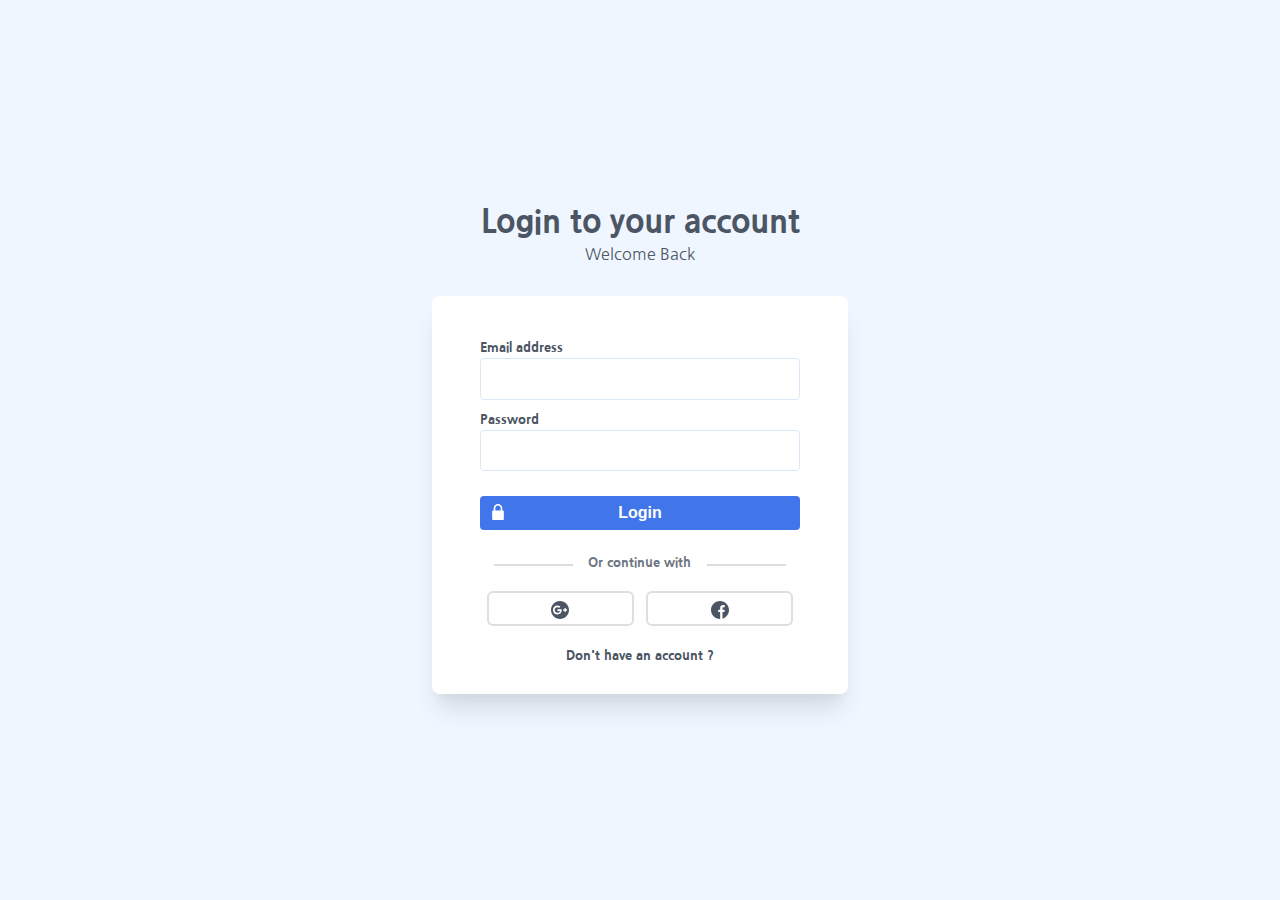
==== login.html @ 556861af "Adding the UI" ====
<!DOCTYPE html>
<html lang="en">

<head>
    <meta charset="UTF-8">
    <meta http-equiv="X-UA-Compatible" content="IE=edge">
    <meta name="viewport" content="width=device-width, initial-scale=1.0">
    <title>Document</title>
    <link rel="stylesheet" href="style/loginStyle.css" />
    <link href="https://fonts.googleapis.com/css2?family=Nanum+Gothic:wght@400;700;800&display=swap" rel="stylesheet">
</head>

<body>
    <div class="root">
        <div class="container">
            <div class="container-img" id="container-loading-img">
                <img src="/images/spinner.svg" alt="Loading">
            </div>
            <div class="container-welcome">
                <h1>Login to your account</h1>
                <p>Welcome Back</p>
            </div>
            <div class="container-content">
                <form class="login-form" id="login-form">
                    <label>
                        <p>Email address</p>
                    </label>
                    <input type="email" id="fname" name="Name" />

                    <label>
                        <p>Password</p>
                    </label>
                    <input type="password" id="fname" name="Name" />
                    <button><img src="images/lock.svg" alt="Lock icon">Login</button>
                </form>
                <div class="form-divider">
                    <hr>
                    <p>Or continue with</p>
                    <hr>
                </div>
                <div class="form-login-buttons">
                    <button><img src="/images/google-plus.svg" alt="login with facebook"></button>
                    <button><img src="/images/facebook.svg" alt="login with facebook"></button>
                </div>
                <div class="container-new-account">
                    <a href="">Don't have an account ?</a>
                </div>
            </div>
        </div>
    </div>
</body>

</html>
---- style/loginStyle.css ----
* {
  padding: 0;
  margin: 0;
}

body {
  width: 100%;
  height: 100%;
  margin: 0;
  background-color: #EFF6FF;
  font-family: 'Nanum Gothic', sans-serif;
}

.root {
  height: 100vh;
  display: -webkit-box;
  display: -ms-flexbox;
  display: flex;
  -webkit-box-pack: center;
      -ms-flex-pack: center;
          justify-content: center;
}

.root .container {
  width: 50%;
  margin: auto;
  display: -webkit-box;
  display: -ms-flexbox;
  display: flex;
  -webkit-box-orient: vertical;
  -webkit-box-direction: normal;
      -ms-flex-direction: column;
          flex-direction: column;
  -webkit-box-pack: center;
      -ms-flex-pack: center;
          justify-content: center;
  -webkit-box-align: center;
      -ms-flex-align: center;
          align-items: center;
}

.root .container .container-img {
  height: auto;
  -webkit-box-sizing: border-box;
          box-sizing: border-box;
  display: none;
}

.root .container .container-img img {
  width: 3em;
}

.root .container .container-welcome {
  display: -webkit-box;
  display: -ms-flexbox;
  display: flex;
  gap: 6px;
  margin-bottom: 2em;
  -webkit-box-orient: vertical;
  -webkit-box-direction: normal;
      -ms-flex-direction: column;
          flex-direction: column;
  -webkit-box-pack: center;
      -ms-flex-pack: center;
          justify-content: center;
  -webkit-box-align: center;
      -ms-flex-align: center;
          align-items: center;
  color: #4B5563;
}

.root .container .container-welcome h1 {
  font-weight: 800;
}

.root .container .container-content {
  width: 100%;
  height: 100%;
  display: -webkit-box;
  display: -ms-flexbox;
  display: flex;
  max-width: 320px;
  -webkit-box-orient: vertical;
  -webkit-box-direction: normal;
      -ms-flex-direction: column;
          flex-direction: column;
  padding: 2em 3em;
  background-color: white;
  border-radius: 8px;
  -webkit-box-pack: center;
      -ms-flex-pack: center;
          justify-content: center;
  -webkit-box-shadow: 0 20px 25px -5px rgba(0, 0, 0, 0.1), 0 10px 10px -5px rgba(0, 0, 0, 0.04);
          box-shadow: 0 20px 25px -5px rgba(0, 0, 0, 0.1), 0 10px 10px -5px rgba(0, 0, 0, 0.04);
}

.root .container .container-content .login-form {
  display: -webkit-box;
  display: -ms-flexbox;
  display: flex;
  -webkit-box-orient: vertical;
  -webkit-box-direction: normal;
      -ms-flex-direction: column;
          flex-direction: column;
}

.root .container .container-content .login-form label {
  color: #4B5563;
  font-weight: 600;
  margin-bottom: 4px;
  font-size: 13px;
  font-weight: 800;
  margin-top: 1em;
}

.root .container .container-content .login-form input {
  font-size: 16px;
  font-family: inherit;
  padding: 0.6em 0.5em;
  background-color: #fff;
  border: 1px solid #dde8f7;
  -webkit-transition: .2s;
  transition: .2s;
  border-radius: 4px;
}

.root .container .container-content .login-form input:focus {
  outline: none;
  border: 1px solid #c3d9f8;
  -webkit-box-shadow: 0 0 0 .5pt #c3d9f8;
          box-shadow: 0 0 0 .5pt #c3d9f8;
}

.root .container .container-content .login-form button {
  font-size: 16px;
  position: relative;
  color: white;
  border-radius: 4px;
  border: 0;
  padding: 8px 0;
  font-weight: 600;
  margin: 1.6em 0;
  -webkit-transition: .4s;
  transition: .4s;
  cursor: pointer;
  background-color: #4076e9;
}

.root .container .container-content .login-form button:hover {
  background-color: #0051ff;
}

.root .container .container-content .login-form button img {
  position: absolute;
  left: 10px;
  height: 16px;
}

.root .container .container-content .form-divider {
  display: -webkit-box;
  display: -ms-flexbox;
  display: flex;
  -webkit-box-pack: space-evenly;
      -ms-flex-pack: space-evenly;
          justify-content: space-evenly;
}

.root .container .container-content .form-divider hr {
  width: 6vw;
  height: 0;
  opacity: .2;
  border: .1px solid #4B5563;
  margin-top: 8px;
}

.root .container .container-content .form-divider hr:nth-child(1) {
  margin-right: 2px;
}

.root .container .container-content .form-divider hr:nth-child(3) {
  margin-left: 2px;
}

.root .container .container-content .form-divider p {
  font-size: 13px;
  font-weight: 800;
  opacity: .8;
  color: #4B5563;
}

.root .container .container-content .form-login-buttons {
  display: -webkit-box;
  display: -ms-flexbox;
  display: flex;
  -webkit-box-pack: space-evenly;
      -ms-flex-pack: space-evenly;
          justify-content: space-evenly;
  -ms-flex-wrap: wrap;
      flex-wrap: wrap;
  gap: 6px;
  margin: 1.4em 0;
}

.root .container .container-content .form-login-buttons button {
  width: 46%;
  height: 35px;
  padding: 8px;
  cursor: pointer;
  background-color: white;
  border: 2px solid #dfdfdf;
  border-radius: 6px;
  -webkit-transition: .1s;
  transition: .1s;
  -webkit-box-sizing: border-box;
          box-sizing: border-box;
}

.root .container .container-content .form-login-buttons button:hover {
  background-color: #f1f1f1;
}

.root .container .container-content .form-login-buttons button img {
  height: auto;
  max-width: 100%;
  width: 18px;
}

.root .container .container-content .container-new-account {
  display: -webkit-box;
  display: -ms-flexbox;
  display: flex;
  -webkit-box-pack: center;
      -ms-flex-pack: center;
          justify-content: center;
}

.root .container .container-content .container-new-account a {
  text-decoration: none;
  font-weight: 800;
  font-size: 13px;
  color: #4B5563;
  -webkit-transition: .2s;
  transition: .2s;
}

.root .container .container-content .container-new-account a:hover {
  color: #4b85f0;
}
/*# sourceMappingURL=loginStyle.css.map */
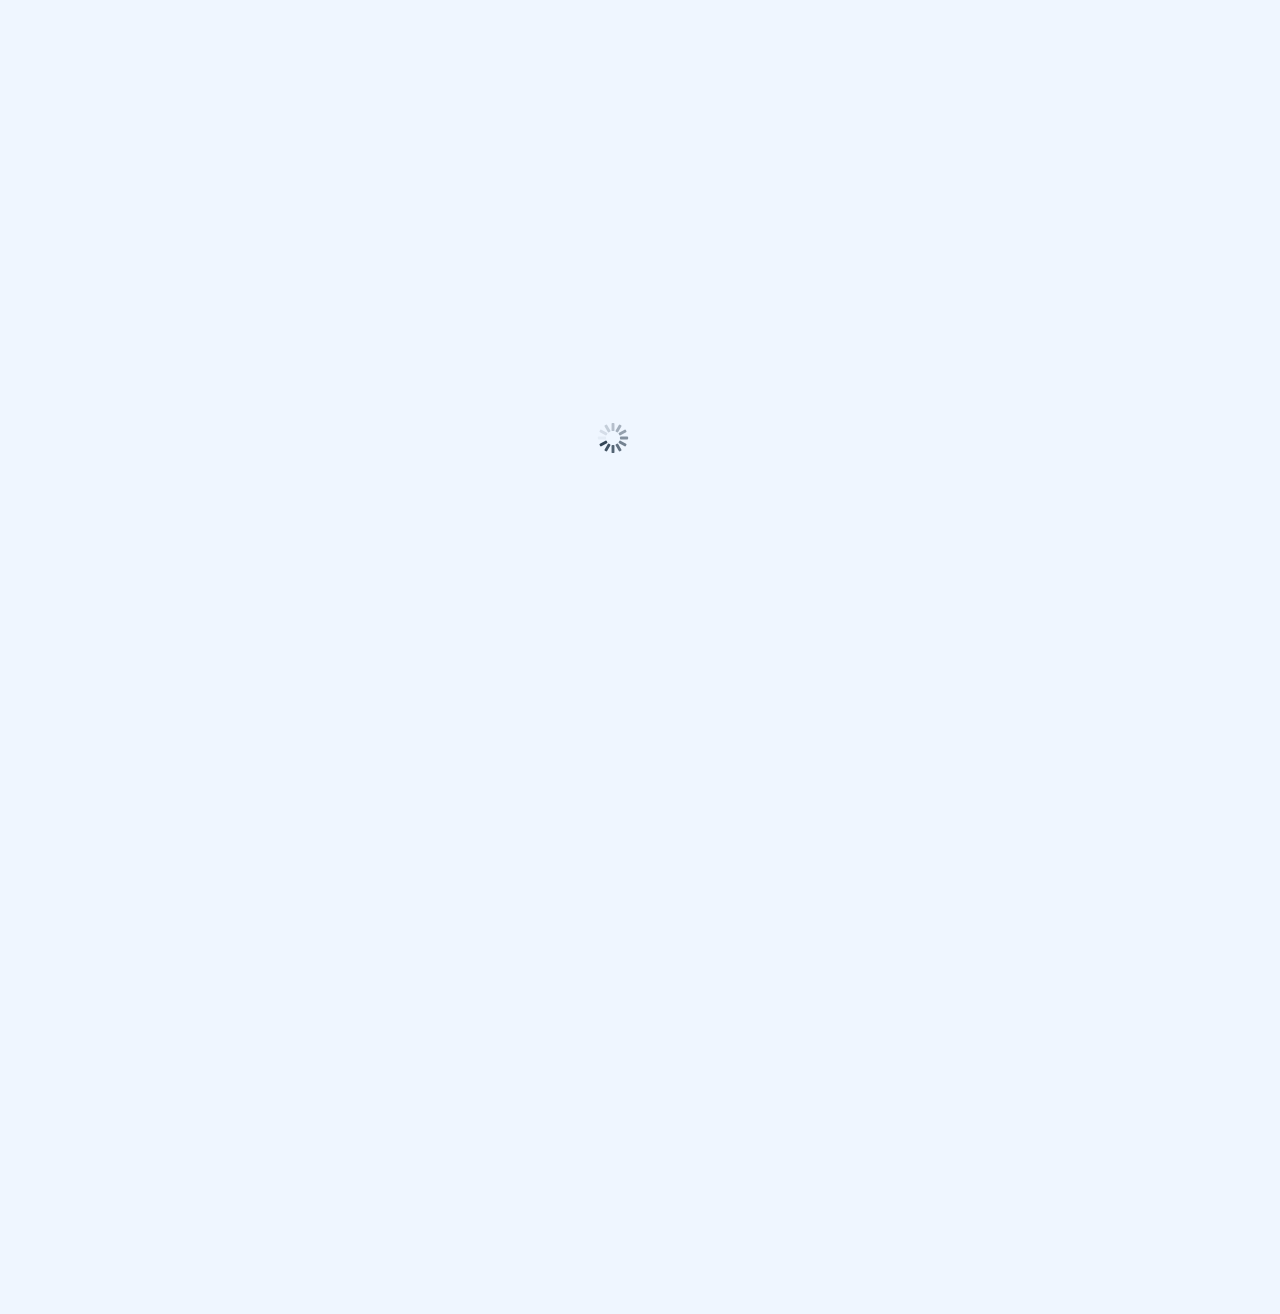
==== commit 1f45fbd6: "Added Login, SignUp, logOut, Delete account." ====
--- a/login.html
+++ b/login.html
@@ -8,14 +8,15 @@
     <title>Document</title>
     <link rel="stylesheet" href="style/loginStyle.css" />
     <link href="https://fonts.googleapis.com/css2?family=Nanum+Gothic:wght@400;700;800&display=swap" rel="stylesheet">
+
 </head>
 
 <body>
-    <div class="root">
+    <div class="container-img" id="container-loading-img">
+        <img src="/images/spinner.svg" alt="Loading">
+    </div>
+    <div class="root" id="login-root">
         <div class="container">
-            <div class="container-img" id="container-loading-img">
-                <img src="/images/spinner.svg" alt="Loading">
-            </div>
             <div class="container-welcome">
                 <h1>Login to your account</h1>
                 <p>Welcome Back</p>
@@ -25,13 +26,13 @@
                     <label>
                         <p>Email address</p>
                     </label>
-                    <input type="email" id="fname" name="Name" />
+                    <input type="email" id="mEmail" name="Name" />
 
                     <label>
                         <p>Password</p>
                     </label>
-                    <input type="password" id="fname" name="Name" />
-                    <button><img src="images/lock.svg" alt="Lock icon">Login</button>
+                    <input type="password" id="mPassword" name="Name" />
+                    <button id="mLogin"><img id="to-be-spinner" src="images/lock.svg" alt="Lock icon">Login</button>
                 </form>
                 <div class="form-divider">
                     <hr>
@@ -43,11 +44,22 @@
                     <button><img src="/images/facebook.svg" alt="login with facebook"></button>
                 </div>
                 <div class="container-new-account">
-                    <a href="">Don't have an account ?</a>
+                    <a id="need-account" href="">Don't have an account ?</a>
                 </div>
             </div>
         </div>
     </div>
+
+    <!-- The core Firebase JS SDK is always required and must be listed first -->
+    <script src="https://www.gstatic.com/firebasejs/8.3.0/firebase-app.js"></script>
+
+    <!-- Add Firebase products that you want to use -->
+    <script src="https://www.gstatic.com/firebasejs/8.3.0/firebase-auth.js"></script>
+
+    <!-- TODO: Add SDKs for Firebase products that you want to use
+     https://firebase.google.com/docs/web/setup#available-libraries -->
+    <script src="https://www.gstatic.com/firebasejs/8.3.0/firebase-analytics.js"></script>
+    <script src="scripts/login.js"></script>
 </body>
 
 </html>--- a/style/loginStyle.css
+++ b/style/loginStyle.css
@@ -11,6 +11,21 @@
   font-family: 'Nanum Gothic', sans-serif;
 }
 
+body .container-img {
+  position: absolute;
+  top: 46vh;
+  left: 46vw;
+  -webkit-transition: 1s;
+  transition: 1s;
+  height: 100%;
+  -webkit-box-sizing: border-box;
+          box-sizing: border-box;
+}
+
+body .container-img img {
+  width: 3em;
+}
+
 .root {
   height: 100vh;
   display: -webkit-box;
@@ -37,17 +52,6 @@
   -webkit-box-align: center;
       -ms-flex-align: center;
           align-items: center;
-}
-
-.root .container .container-img {
-  height: auto;
-  -webkit-box-sizing: border-box;
-          box-sizing: border-box;
-  display: none;
-}
-
-.root .container .container-img img {
-  width: 3em;
 }
 
 .root .container .container-welcome {
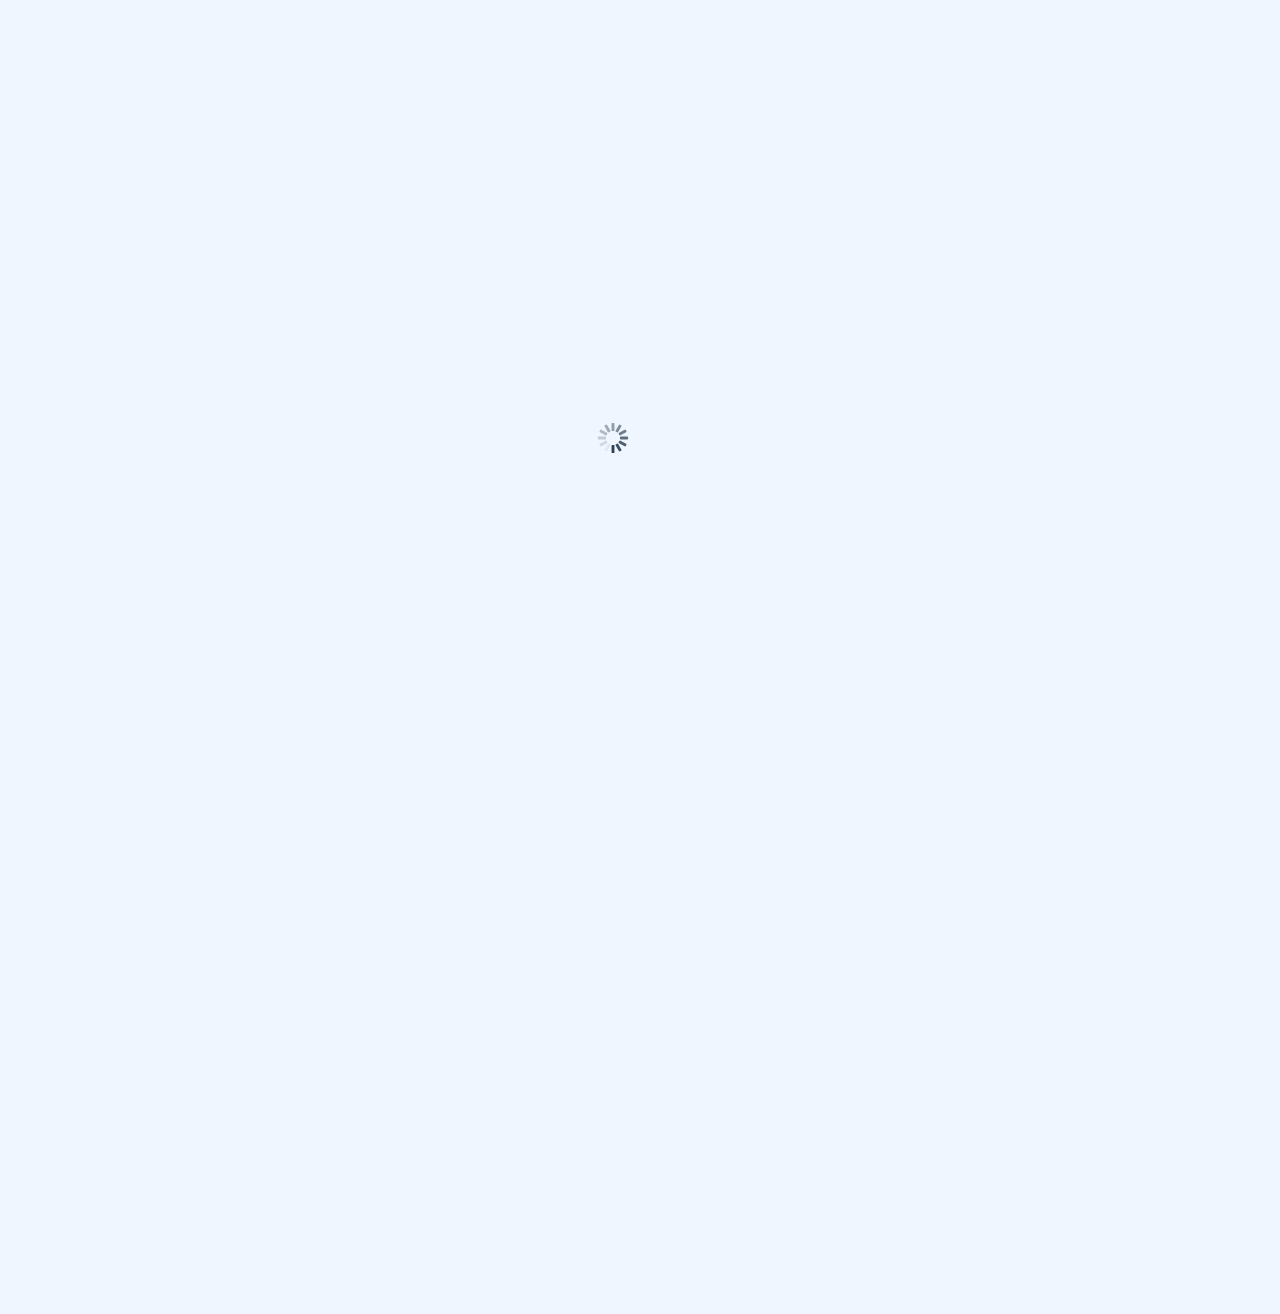
==== commit d8967a76: "Fixed Page loading errors, added Alert Dialog" ====
--- a/login.html
+++ b/login.html
@@ -7,6 +7,7 @@
     <meta name="viewport" content="width=device-width, initial-scale=1.0">
     <title>Document</title>
     <link rel="stylesheet" href="style/loginStyle.css" />
+    <link rel="stylesheet" href="style/AlertBox/alertBoxModule.css" />
     <link href="https://fonts.googleapis.com/css2?family=Nanum+Gothic:wght@400;700;800&display=swap" rel="stylesheet">
 
 </head>
@@ -15,6 +16,7 @@
     <div class="container-img" id="container-loading-img">
         <img src="/images/spinner.svg" alt="Loading">
     </div>
+
     <div class="root" id="login-root">
         <div class="container">
             <div class="container-welcome">
@@ -44,11 +46,13 @@
                     <button><img src="/images/facebook.svg" alt="login with facebook"></button>
                 </div>
                 <div class="container-new-account">
-                    <a id="need-account" href="">Don't have an account ?</a>
+                    <a id="need-account" style="cursor: pointer;">Don't have an account ?</a>
                 </div>
             </div>
         </div>
     </div>
+    <div id="alert-area" class="alert-area"></div>
+
 
     <!-- The core Firebase JS SDK is always required and must be listed first -->
     <script src="https://www.gstatic.com/firebasejs/8.3.0/firebase-app.js"></script>
@@ -59,7 +63,7 @@
     <!-- TODO: Add SDKs for Firebase products that you want to use
      https://firebase.google.com/docs/web/setup#available-libraries -->
     <script src="https://www.gstatic.com/firebasejs/8.3.0/firebase-analytics.js"></script>
-    <script src="scripts/login.js"></script>
+    <script src="scripts/login.js" type="module"></script>
 </body>
 
 </html>--- a/style/loginStyle.css
+++ b/style/loginStyle.css
@@ -28,9 +28,7 @@
 
 .root {
   height: 100vh;
-  display: -webkit-box;
-  display: -ms-flexbox;
-  display: flex;
+  display: none;
   -webkit-box-pack: center;
       -ms-flex-pack: center;
           justify-content: center;
--- a/style/AlertBox/alertBoxModule.css
+++ b/style/AlertBox/alertBoxModule.css
@@ -0,0 +1,102 @@
+.alert-area {
+  max-height: 100%;
+  position: fixed;
+  bottom: 5px;
+  left: 20px;
+  right: 20px;
+}
+
+.alert-box {
+  font-size: 14px;
+  color: white;
+  background: rgba(0, 0, 0, 0.9);
+  line-height: 1.3em;
+  padding: 10px 15px;
+  margin: 5px 10px;
+  position: relative;
+  border-radius: 5px;
+  -webkit-transition: opacity 0.5s ease-in;
+  transition: opacity 0.5s ease-in;
+}
+
+.alert-box.hide {
+  opacity: 0;
+}
+
+.alert-close {
+  background: transparent;
+  width: 12px;
+  height: 12px;
+  position: absolute;
+  top: 15px;
+  right: 15px;
+}
+
+.alert-close:before,
+.alert-close:after {
+  content: '';
+  width: 15px;
+  border-top: solid 2px white;
+  position: absolute;
+  top: 5px;
+  right: -1px;
+  display: block;
+}
+
+.alert-close:before {
+  -webkit-transform: rotate(45deg);
+          transform: rotate(45deg);
+}
+
+.alert-close:after {
+  -webkit-transform: rotate(135deg);
+          transform: rotate(135deg);
+}
+
+.alert-close:hover:before,
+.alert-close:hover:after {
+  border-top: solid 2px #d8d8d8;
+}
+
+@media (max-width: 767px) and (min-width: 481px) {
+  .alert-area {
+    left: 100px;
+    right: 100px;
+  }
+}
+
+@media (min-width: 768px) {
+  .alert-area {
+    width: 350px;
+    left: auto;
+    right: 0;
+  }
+}
+
+/* ALERT RELATED CLASS (END) */
+.alert-message-container {
+  text-align: center;
+  line-height: 2.5em;
+  margin-top: 50px;
+}
+
+.alert-message-button {
+  font-size: 18px;
+  color: white;
+  background: #14b9ff;
+  width: 250px;
+  border: solid 1px #14b9ff;
+  padding: 10px 20px;
+  margin-top: 5px;
+  cursor: pointer;
+  outline: none;
+  -webkit-transition: background 0.1s;
+  transition: background 0.1s;
+}
+
+.alert-message-button:hover,
+.alert-message-button:focus,
+.alert-message-button:active {
+  background: #7dd8ff;
+}
+/*# sourceMappingURL=alertBoxModule.css.map */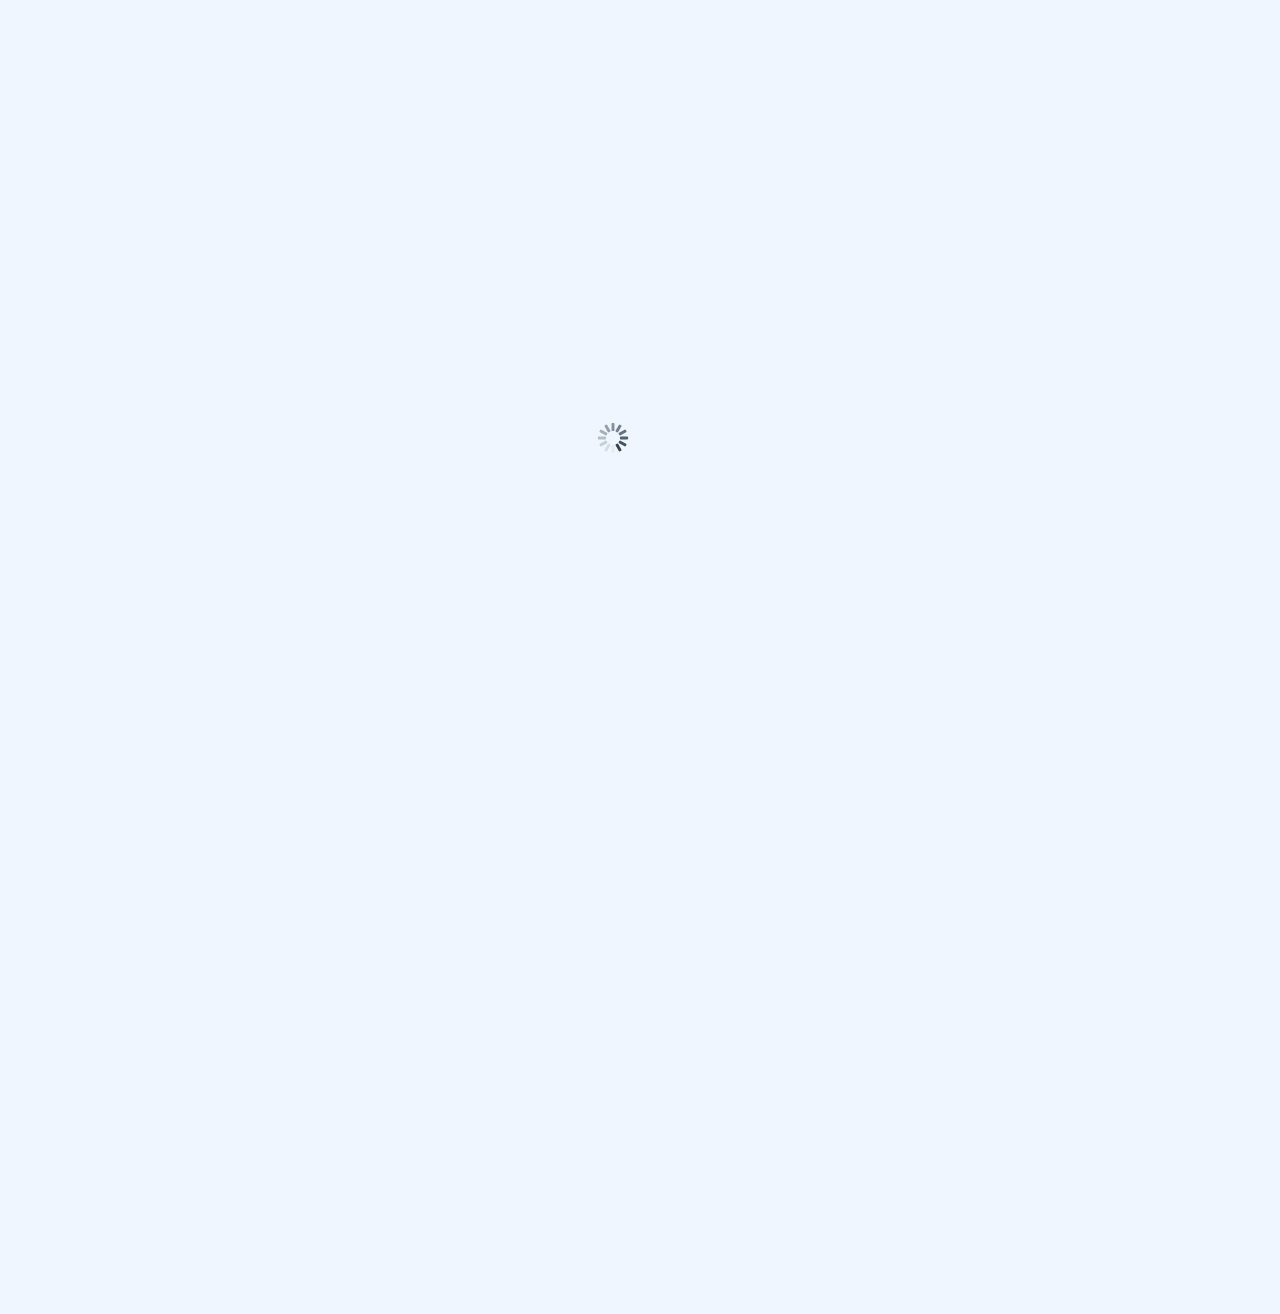
==== commit 73076950: "Added SignInWithGoogle and Facebook" ====
--- a/login.html
+++ b/login.html
@@ -42,8 +42,9 @@
                     <hr>
                 </div>
                 <div class="form-login-buttons">
-                    <button><img src="/images/google-plus.svg" alt="login with facebook"></button>
-                    <button><img src="/images/facebook.svg" alt="login with facebook"></button>
+                    <button id="signin-with-google"><img src="/images/google-plus.svg" alt="login with google"></button>
+                    <button id="signin-with-facebook"><img src="/images/facebook.svg"
+                            alt="login with facebook"></button>
                 </div>
                 <div class="container-new-account">
                     <a id="need-account" style="cursor: pointer;">Don't have an account ?</a>
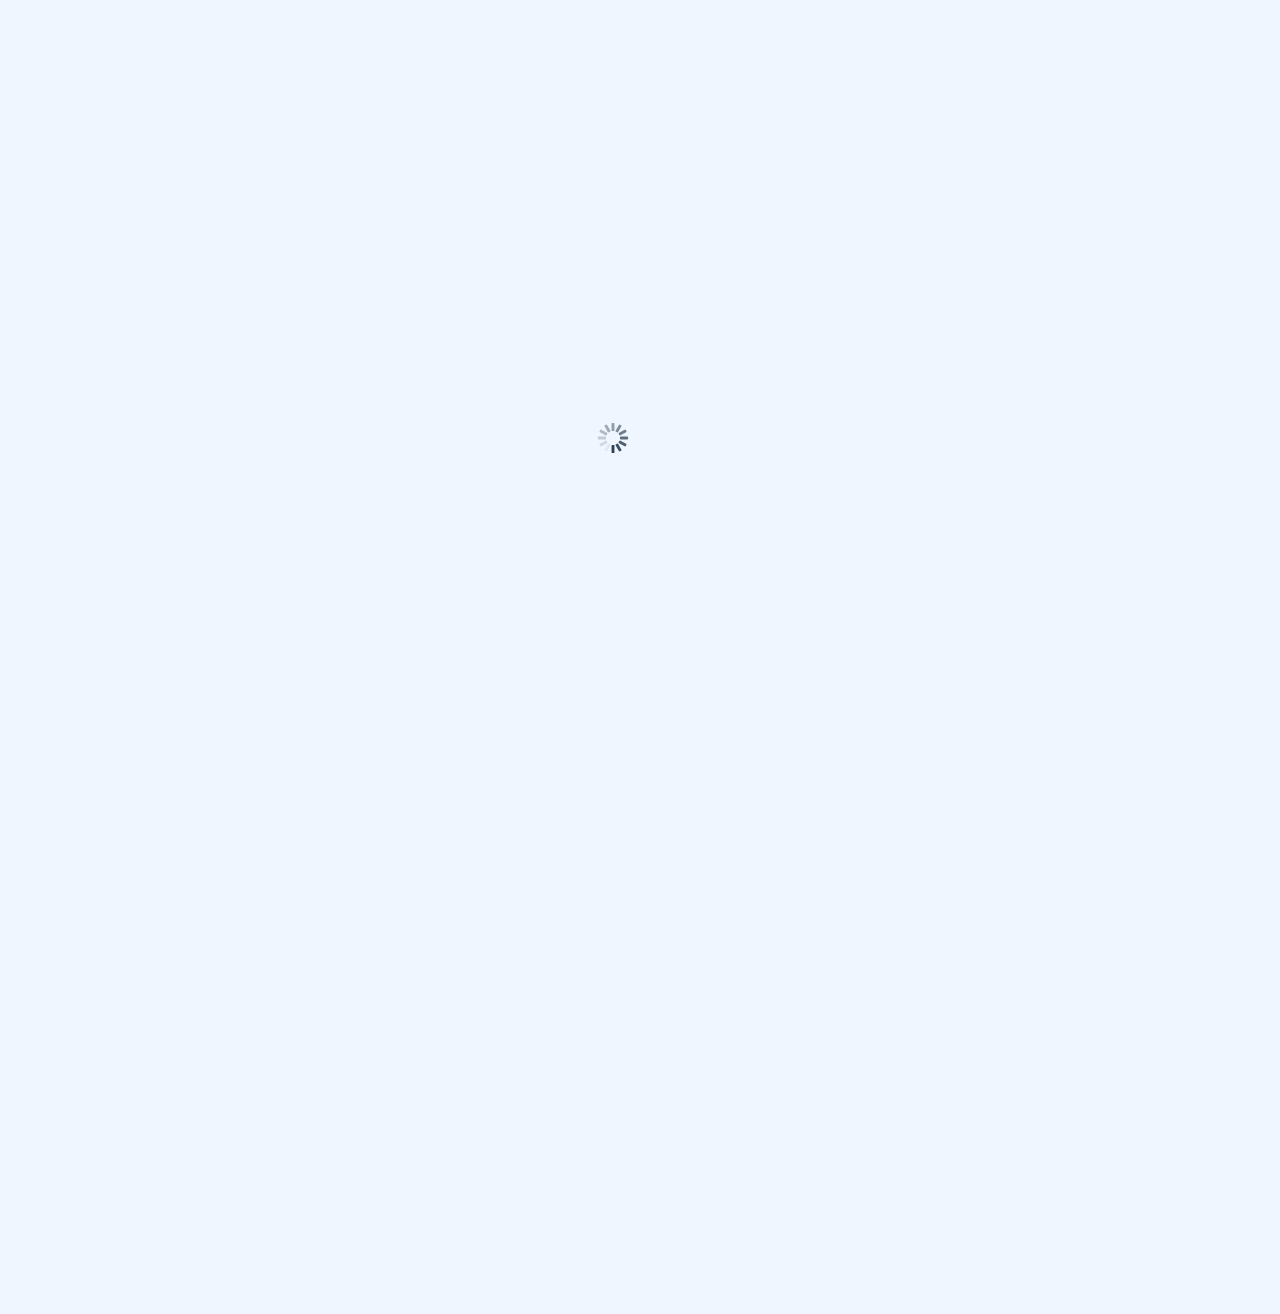
==== commit 9347610b: "Updated Title and Icon" ====
--- a/login.html
+++ b/login.html
@@ -5,7 +5,8 @@
     <meta charset="UTF-8">
     <meta http-equiv="X-UA-Compatible" content="IE=edge">
     <meta name="viewport" content="width=device-width, initial-scale=1.0">
-    <title>Document</title>
+    <title>Auth-JS</title>
+    <link rel="icon" href="/images/icon.png" type="image/icon type">
     <link rel="stylesheet" href="style/loginStyle.css" />
     <link rel="stylesheet" href="style/AlertBox/alertBoxModule.css" />
     <link href="https://fonts.googleapis.com/css2?family=Nanum+Gothic:wght@400;700;800&display=swap" rel="stylesheet">
